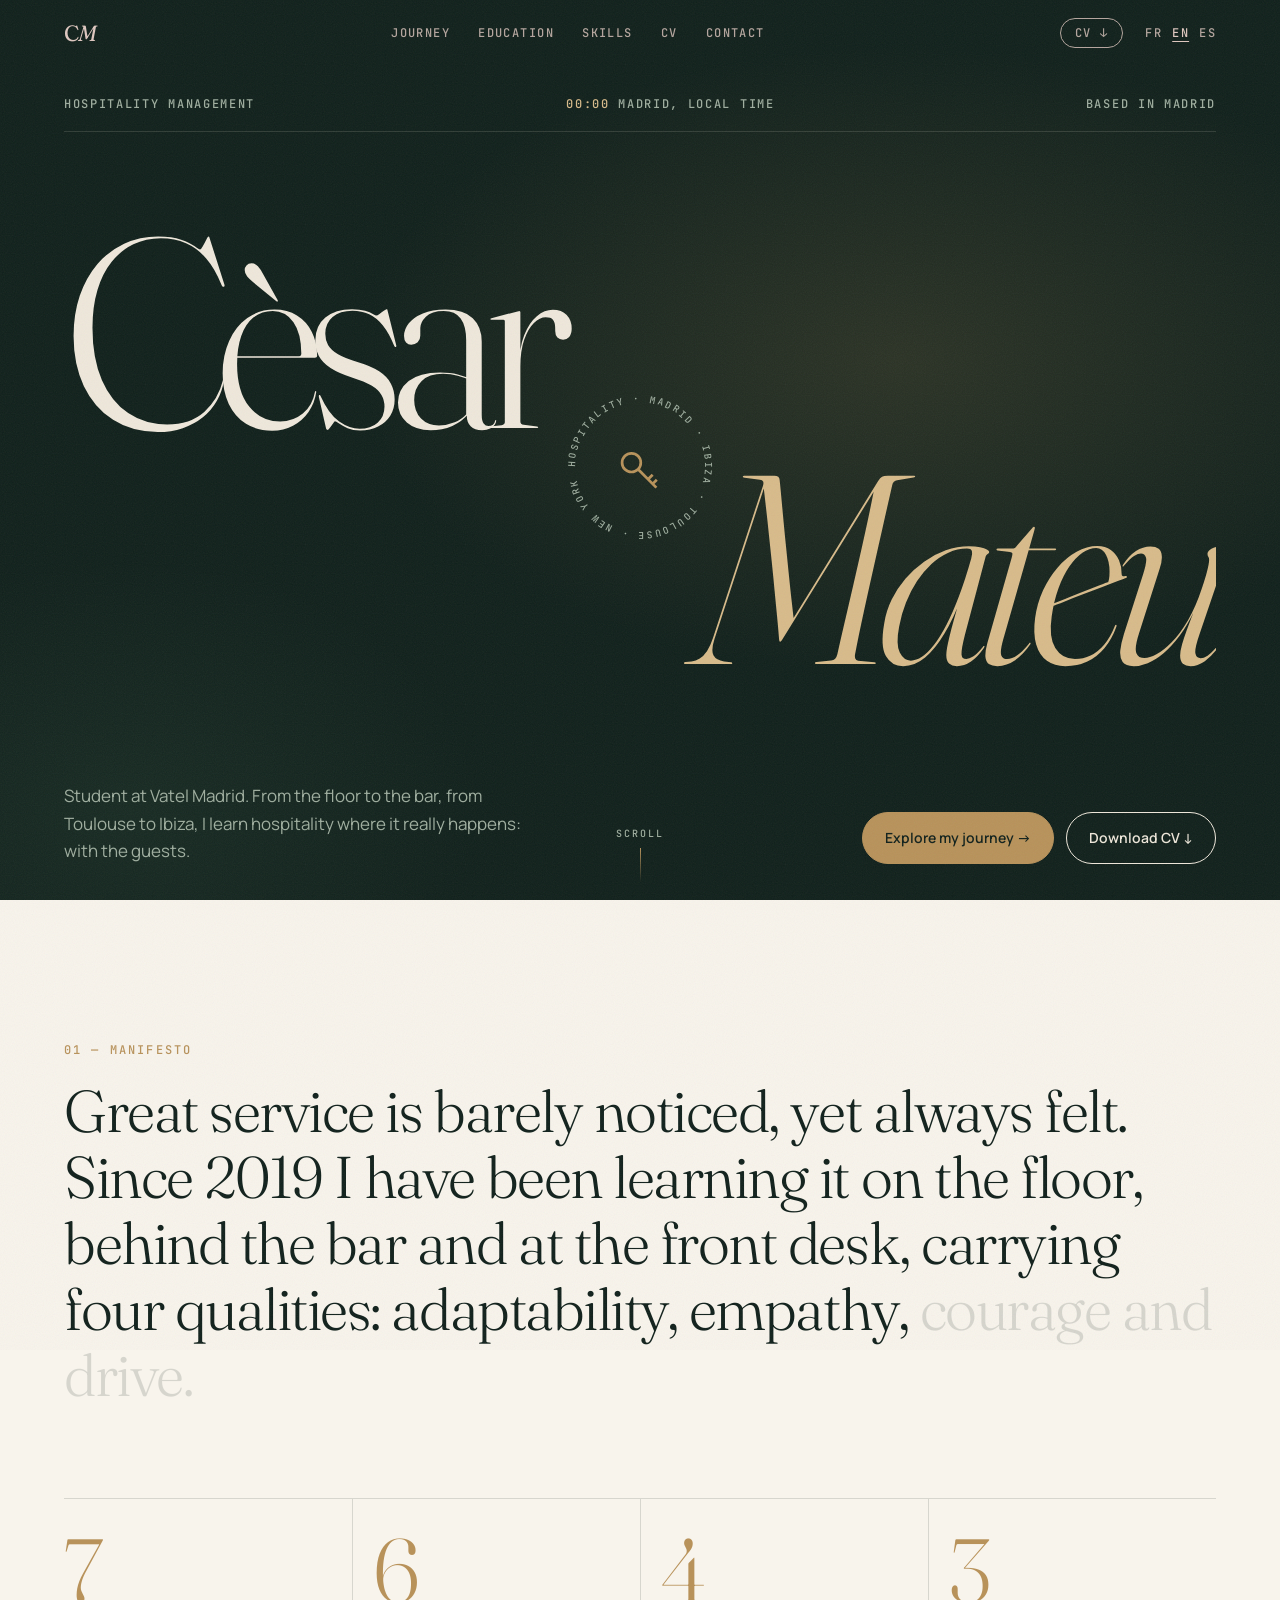
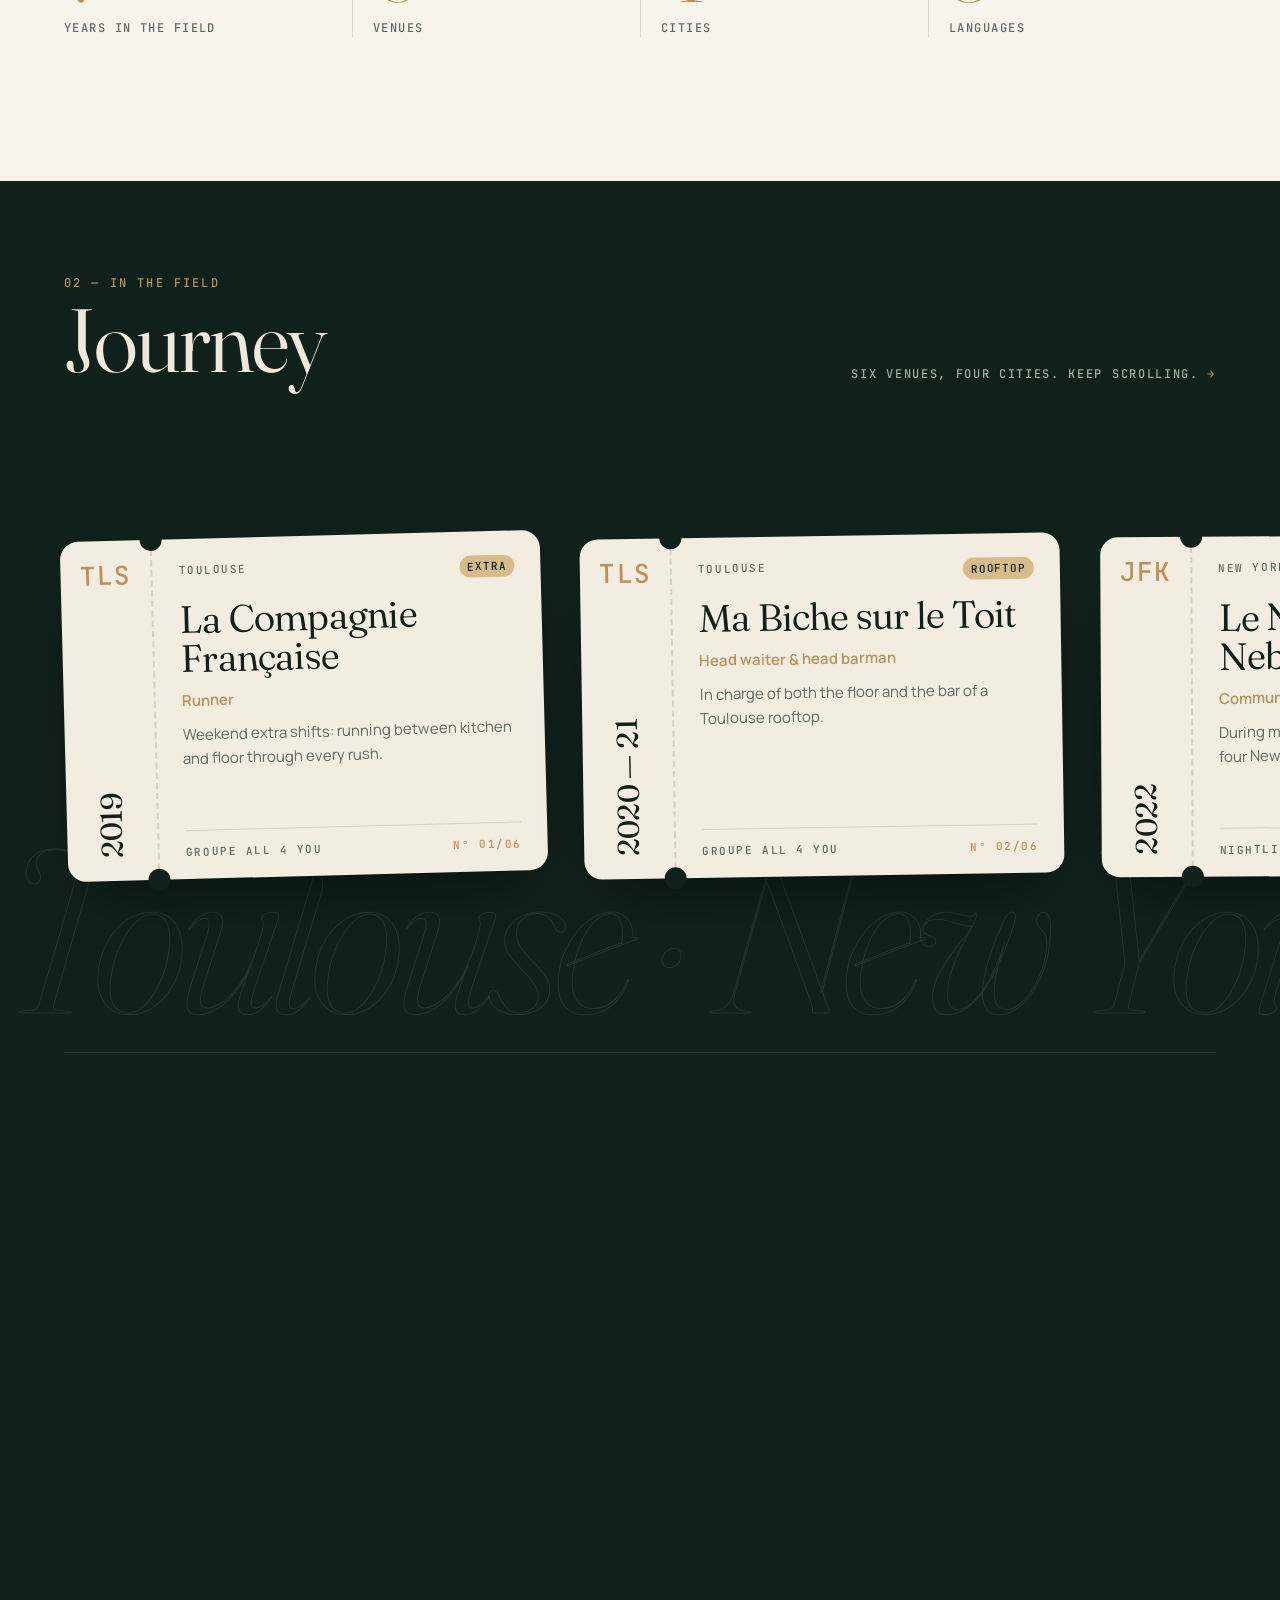
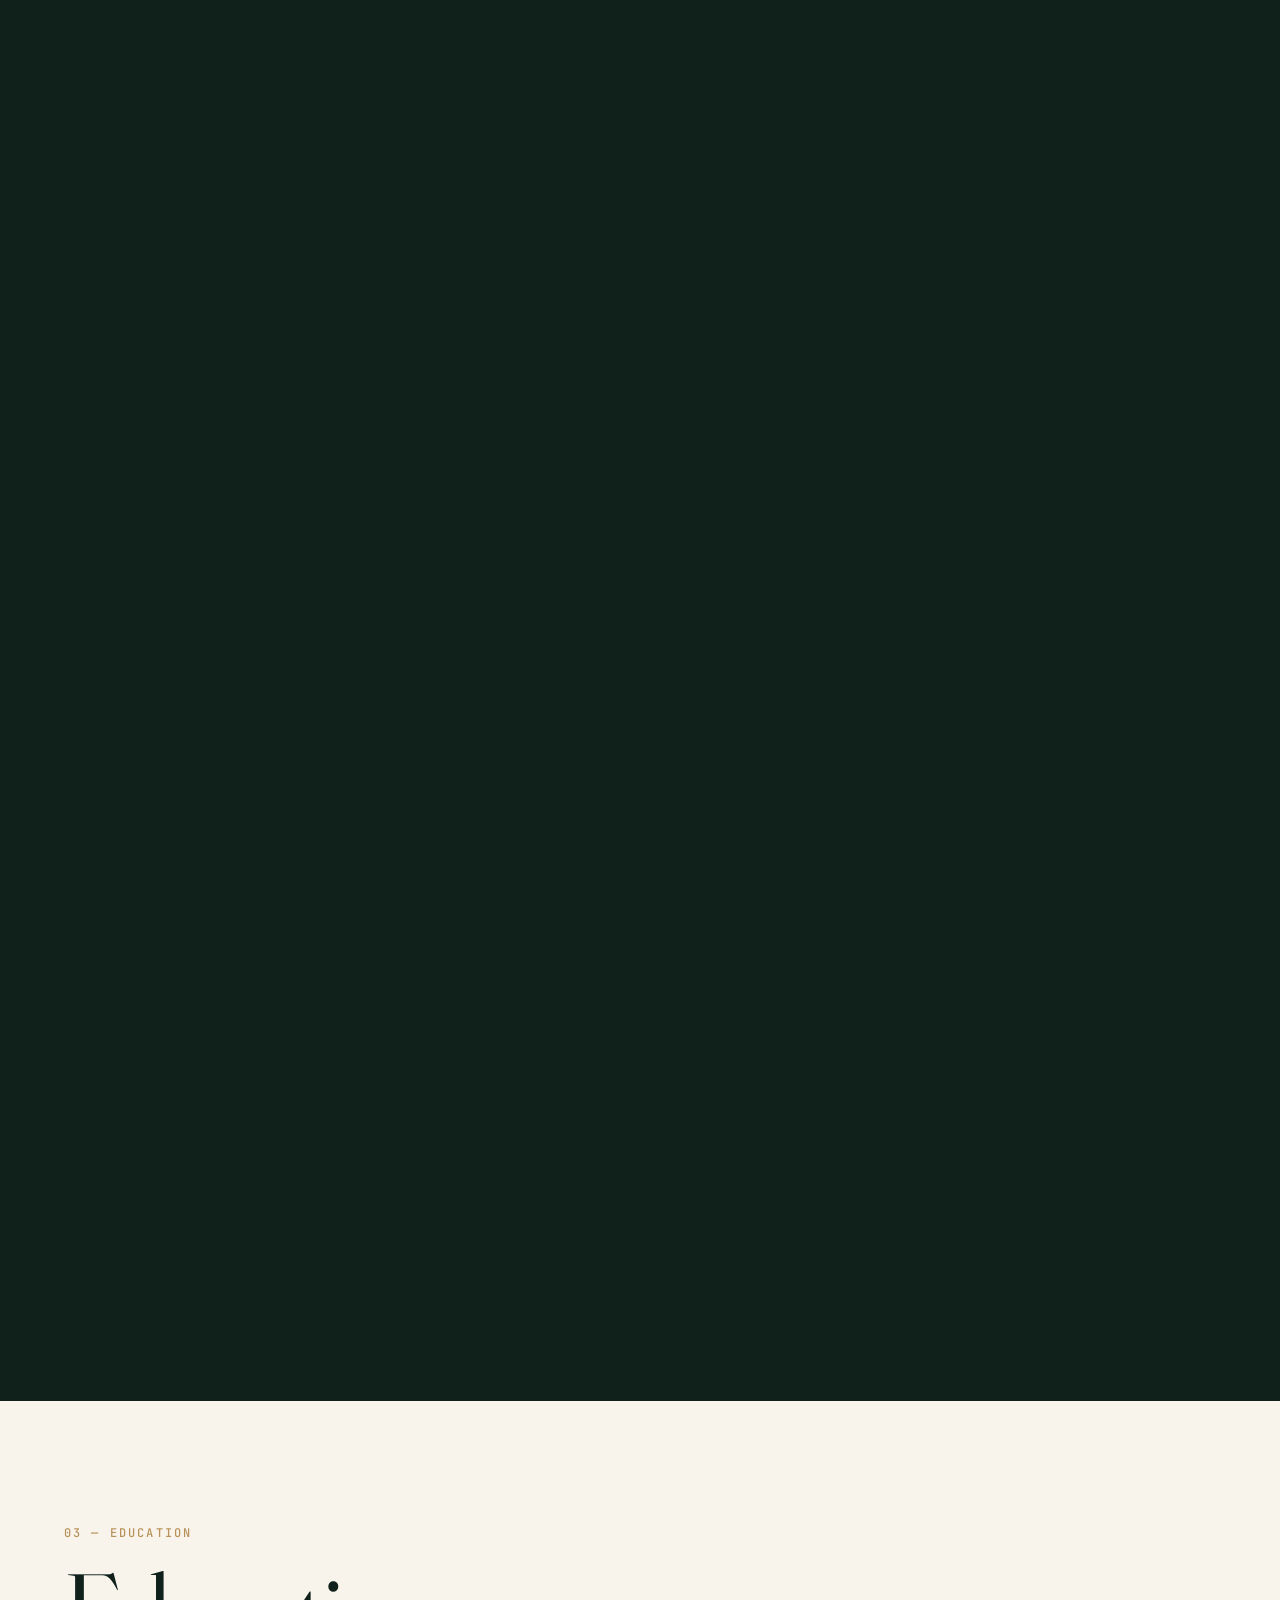
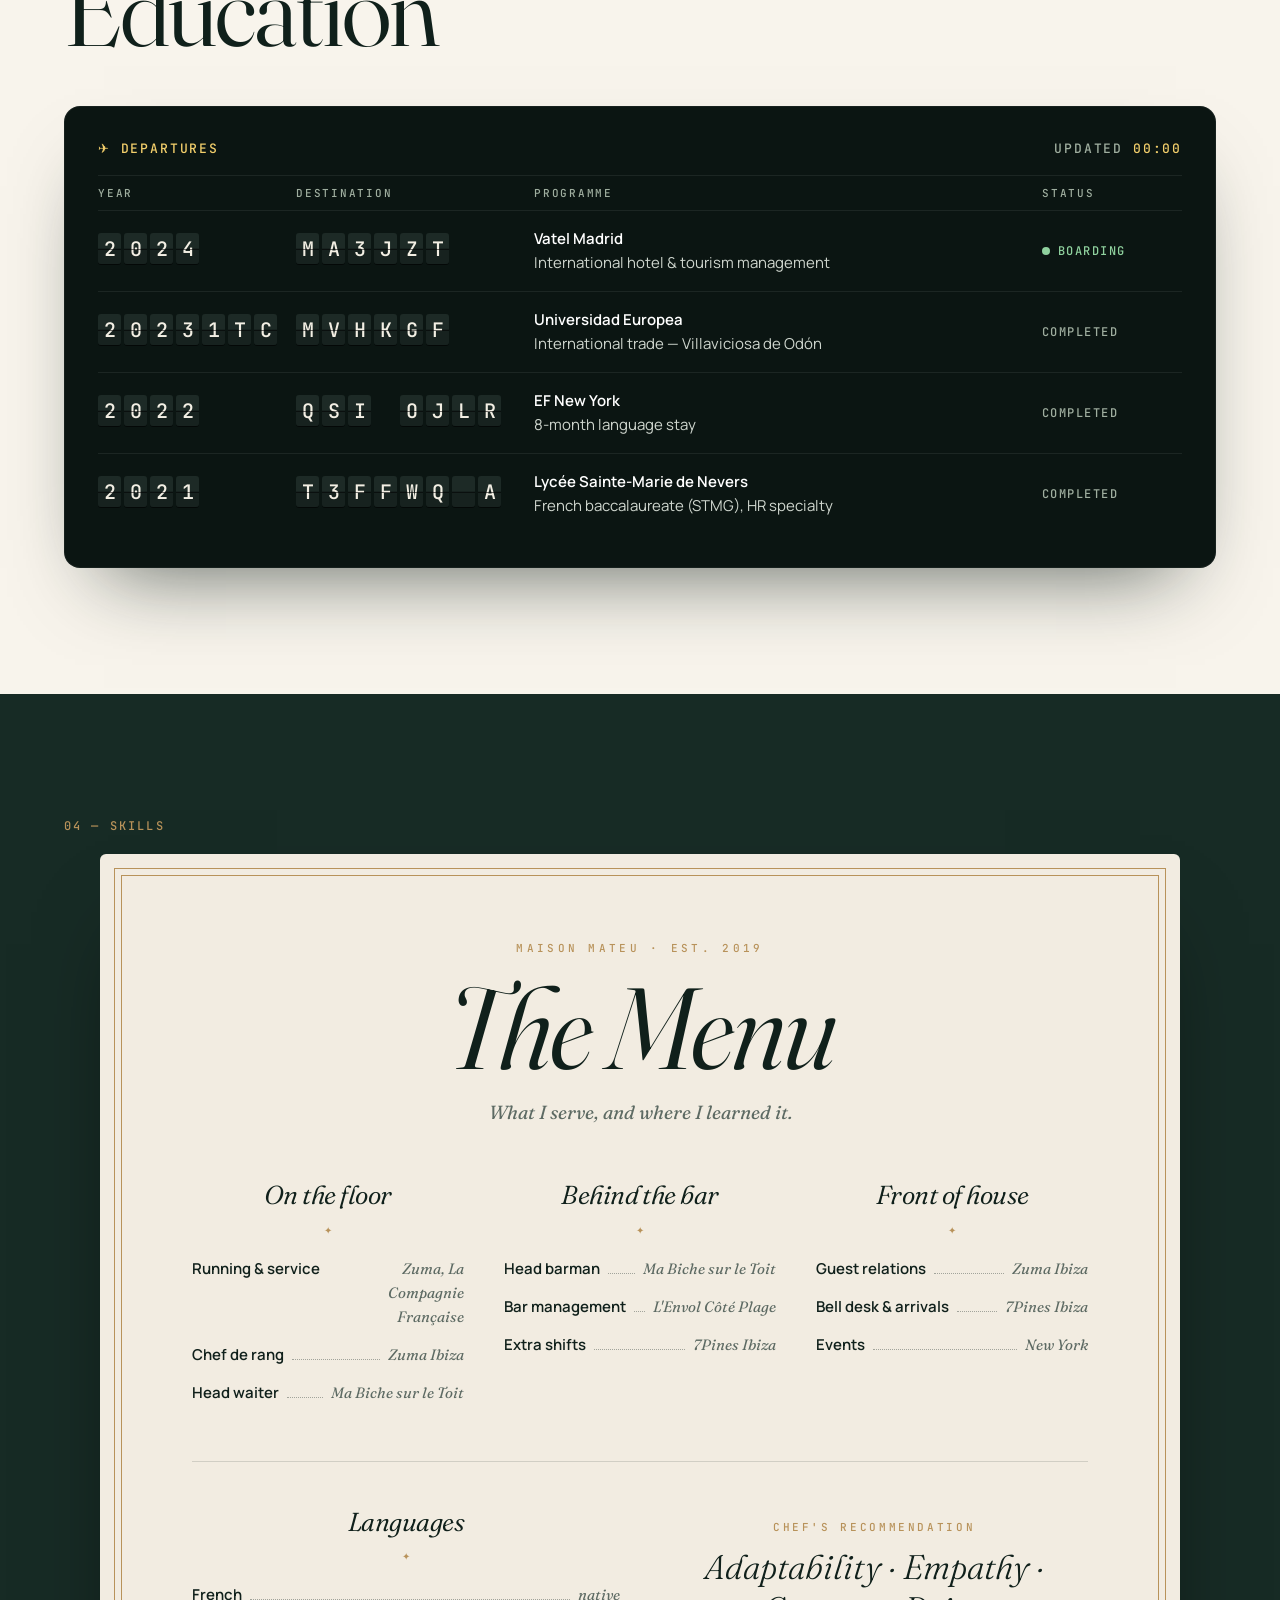
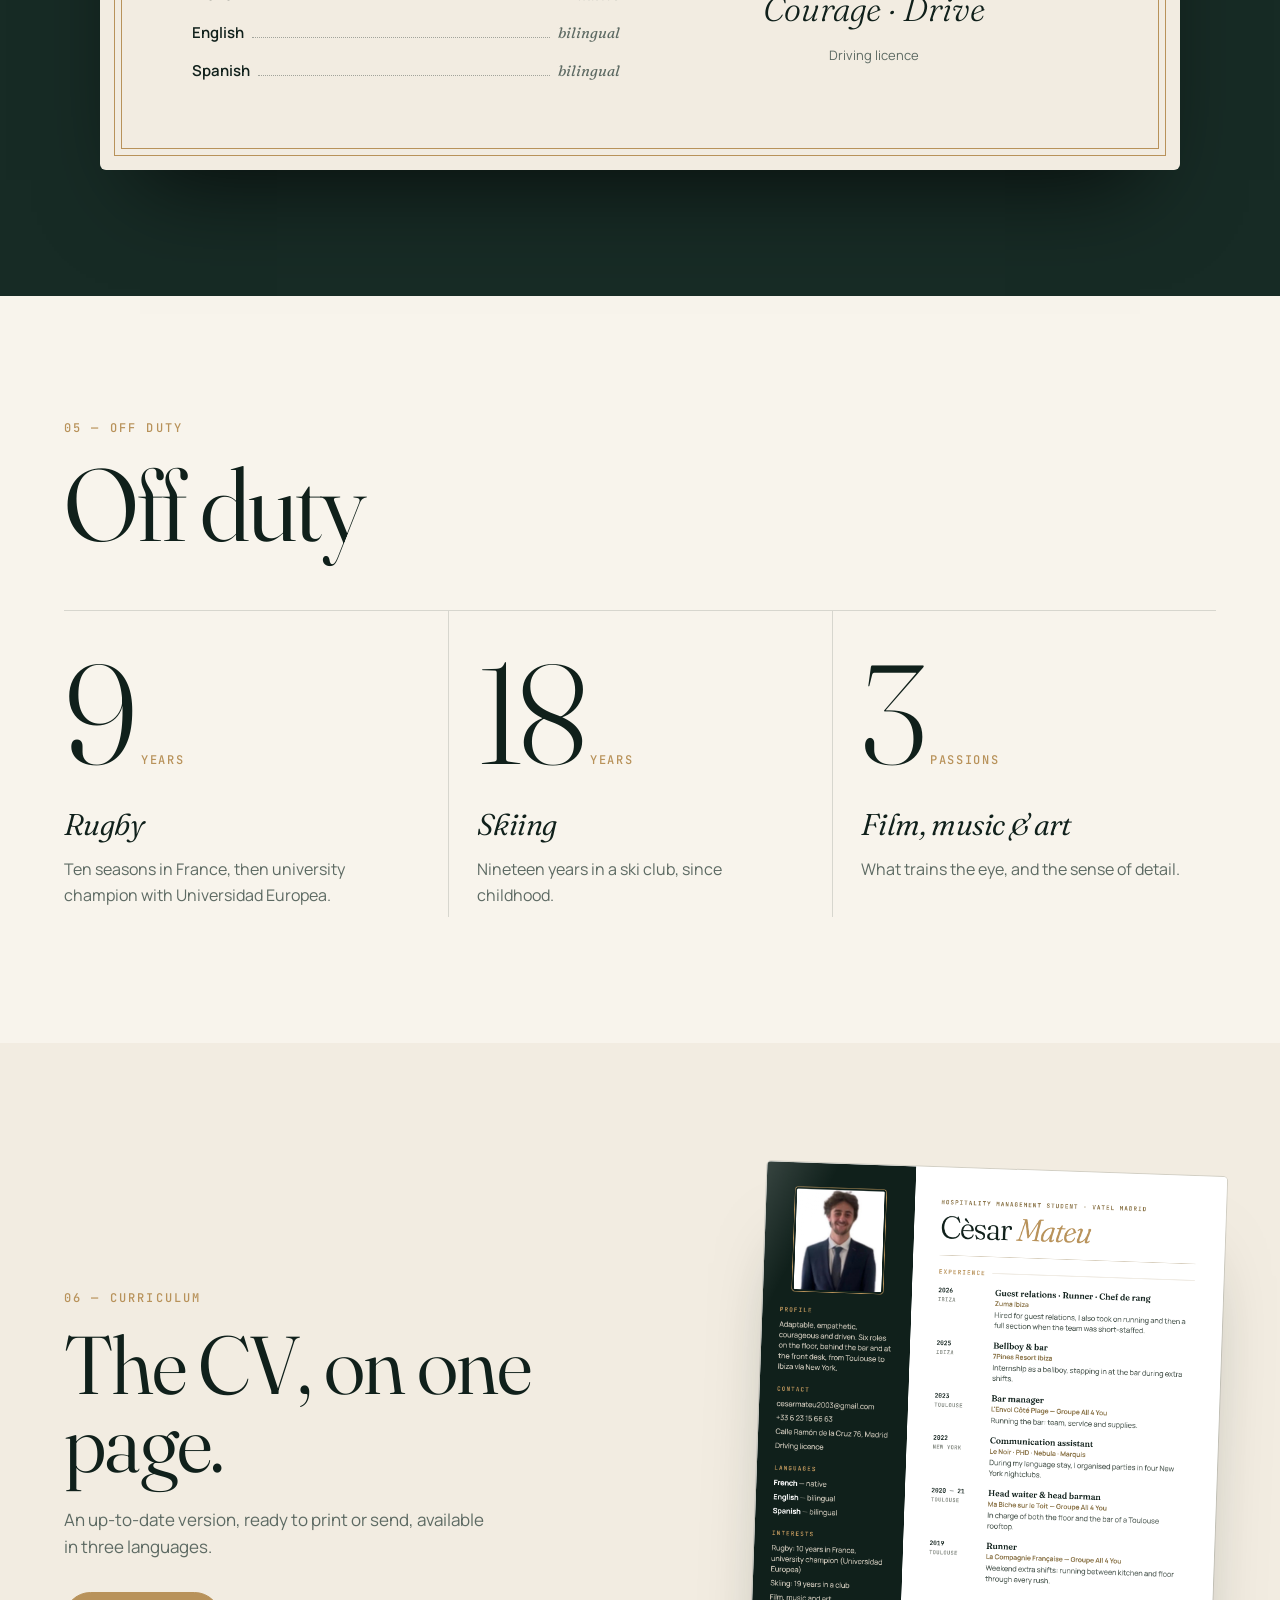
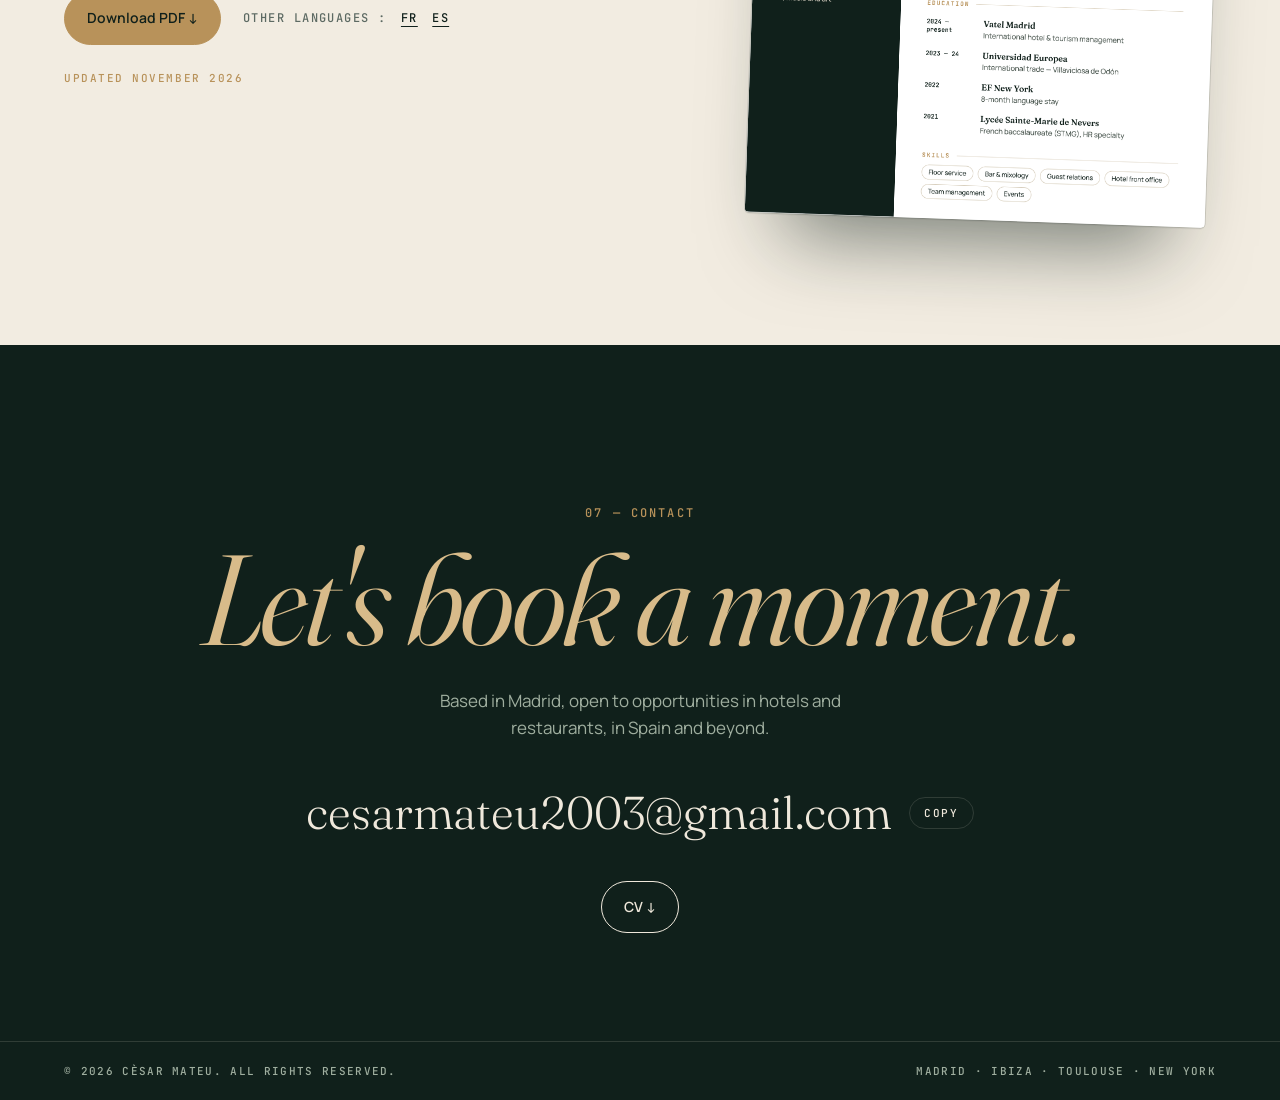
==== index.html @ 69b2fdb8 "Portfolio de Cèsar Mateu : site FR/EN/ES + CV PDF Hero typographique, parcours en scroll latéral, ta" ====
<!doctype html>
<html lang="fr"><head><meta charset="utf-8"><title>Cèsar Mateu</title>
<meta name="viewport" content="width=device-width, initial-scale=1">
<script>
var l=(navigator.language||'fr').slice(0,2);location.replace((['fr','en','es'].indexOf(l)>-1?l:'en')+'/');
</script>
<meta http-equiv="refresh" content="1;url=fr/"></head>
<body style="background:#10201b"></body></html>
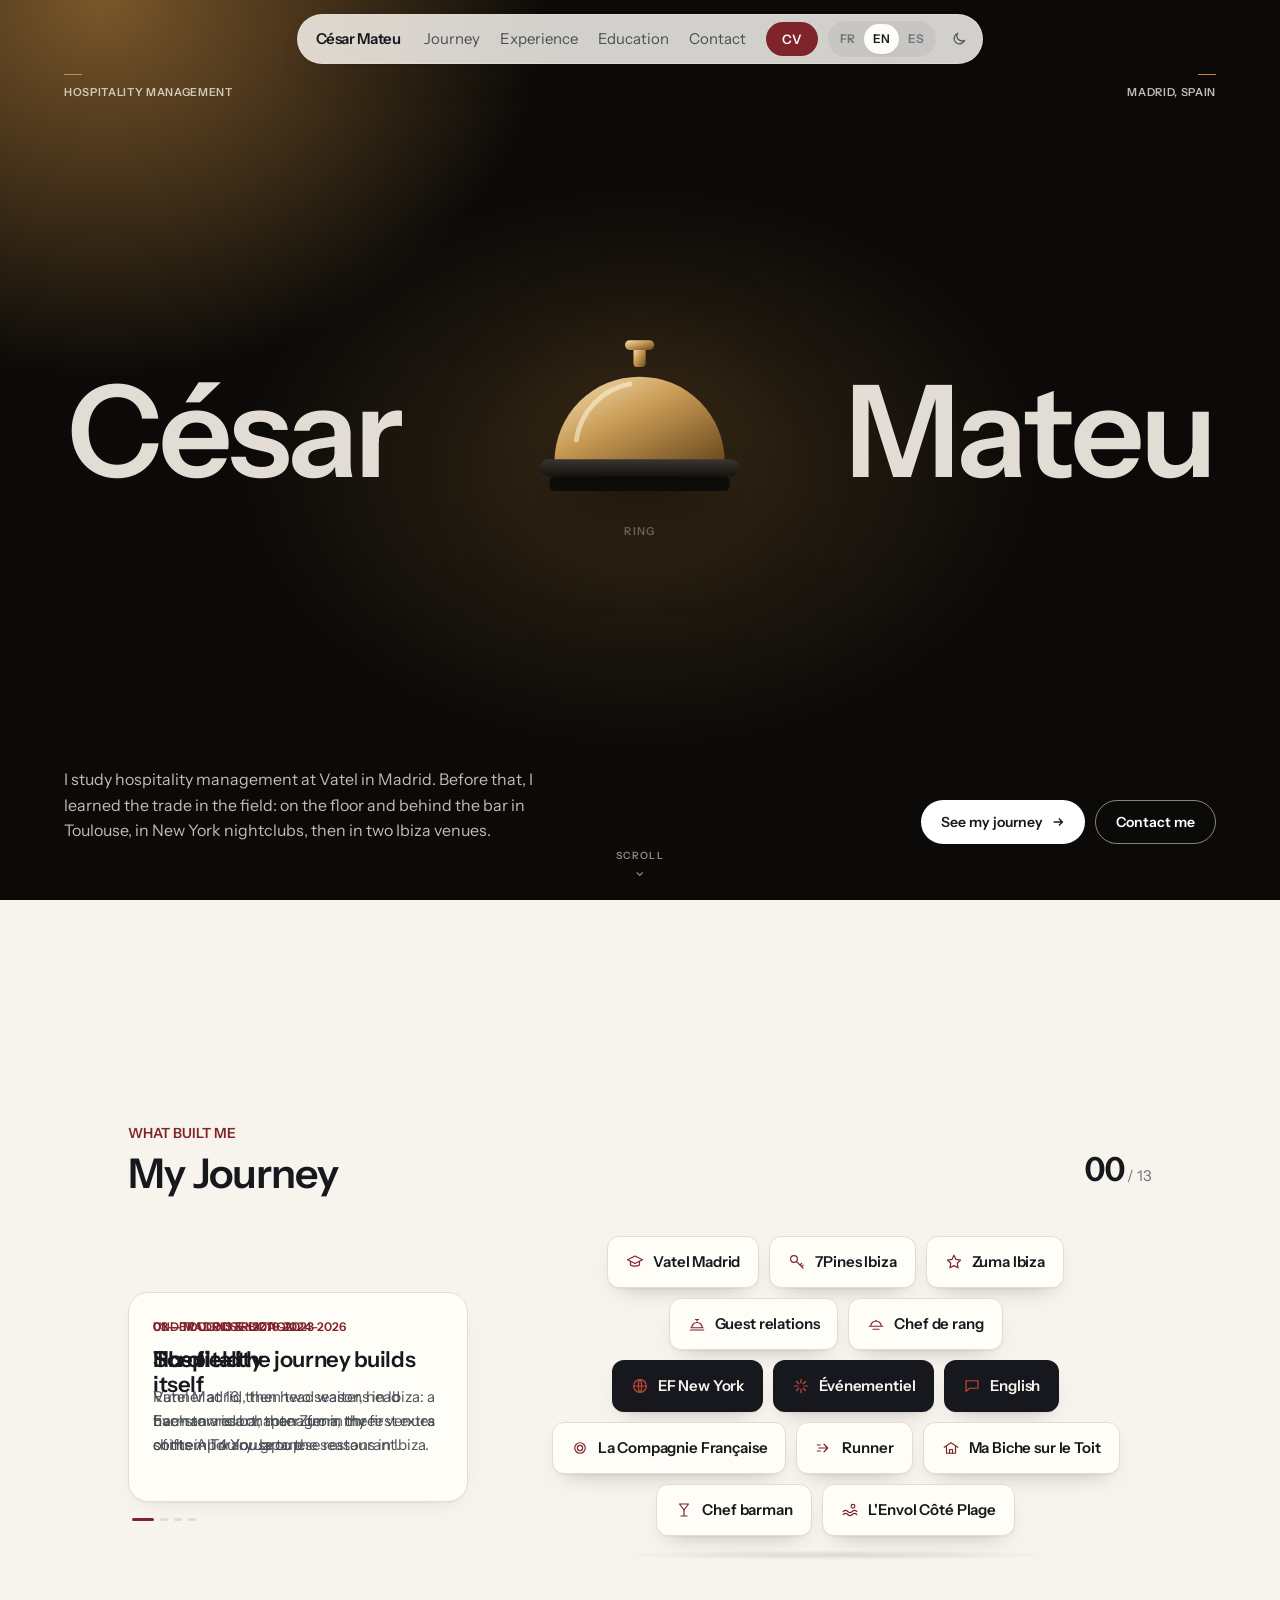
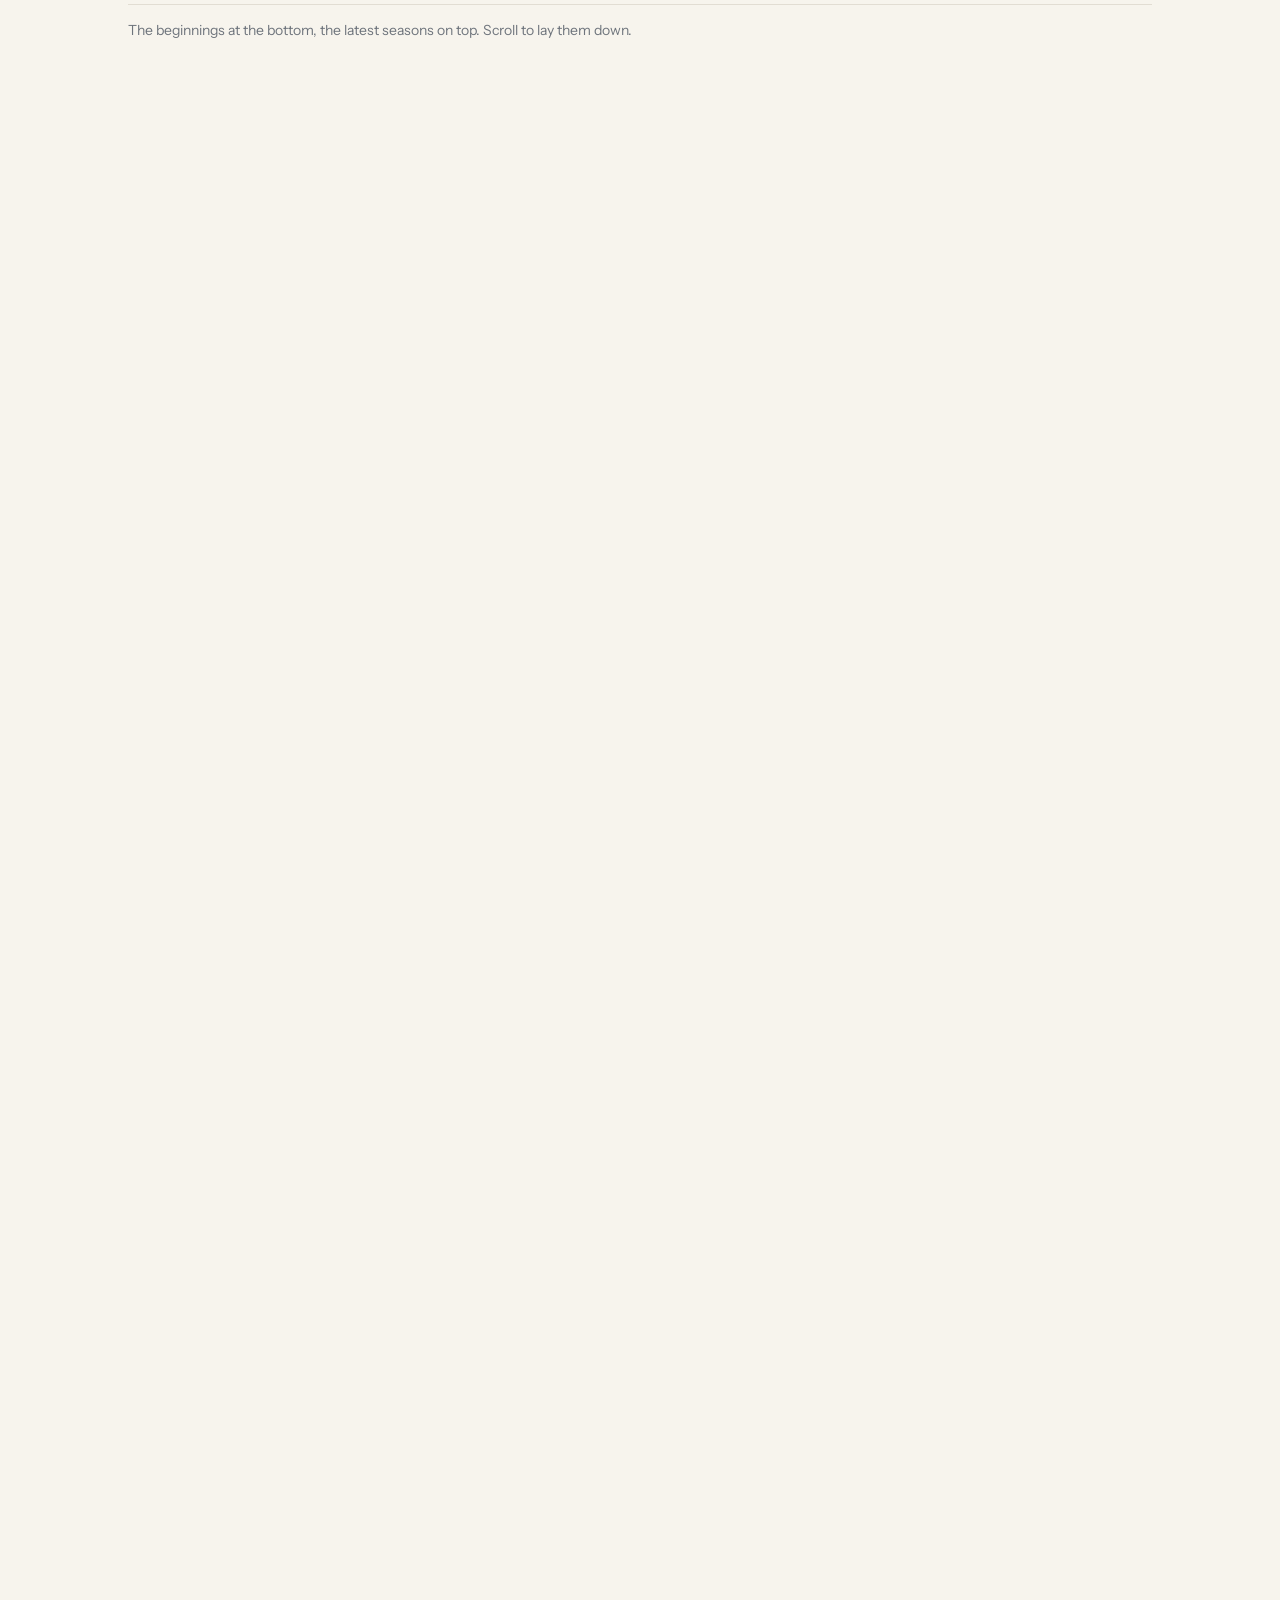
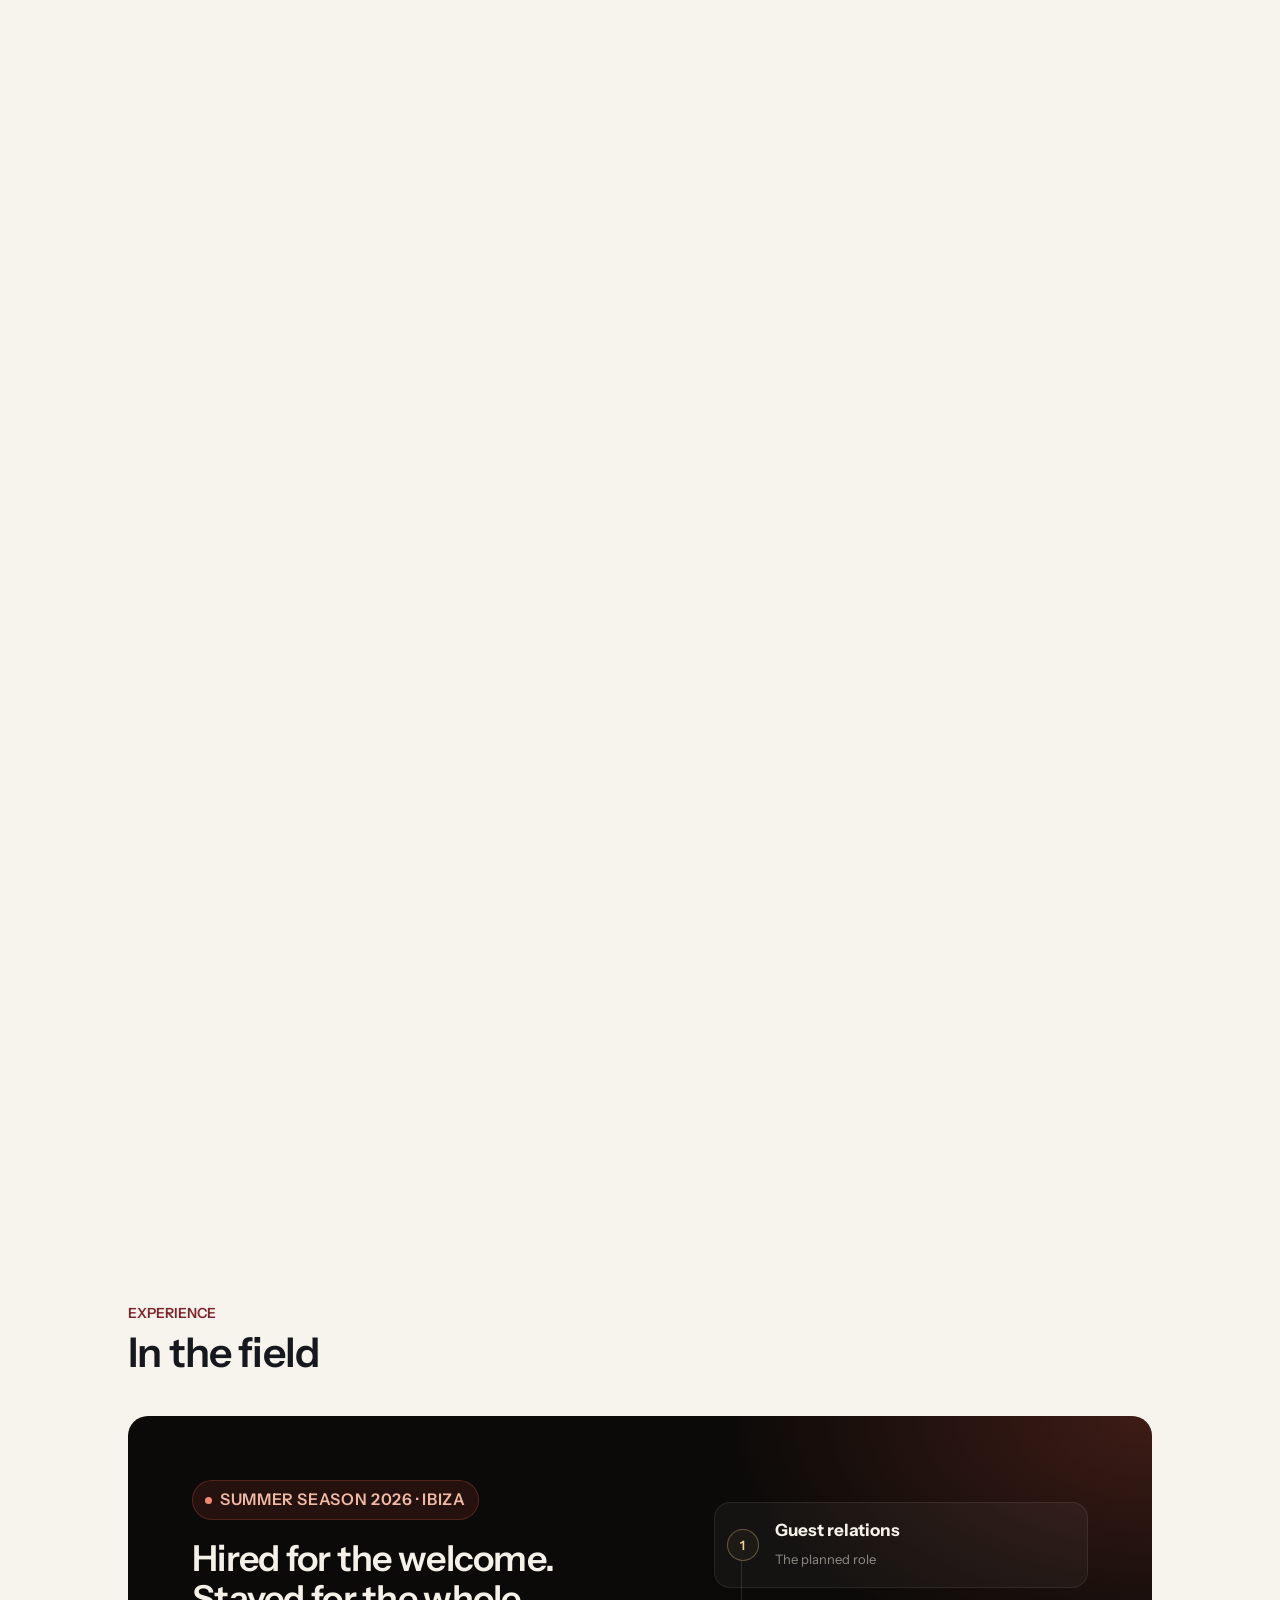
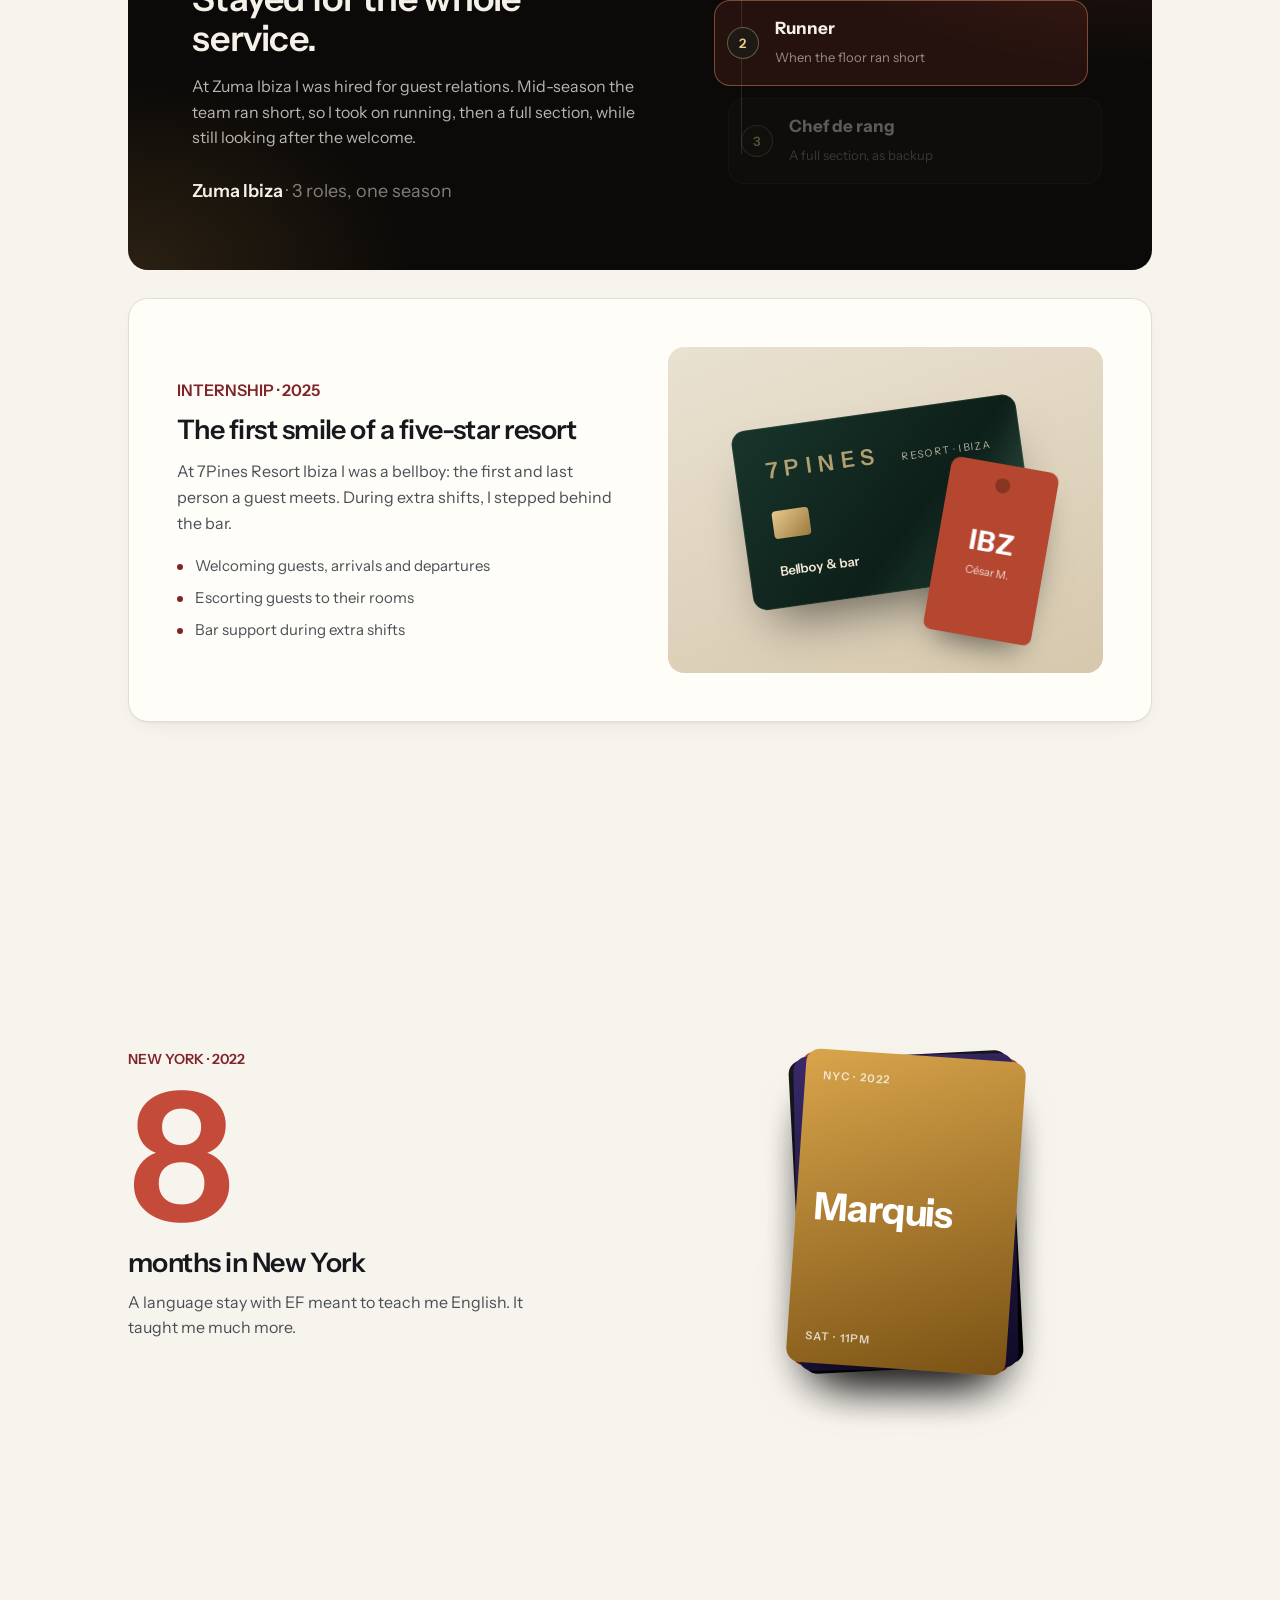
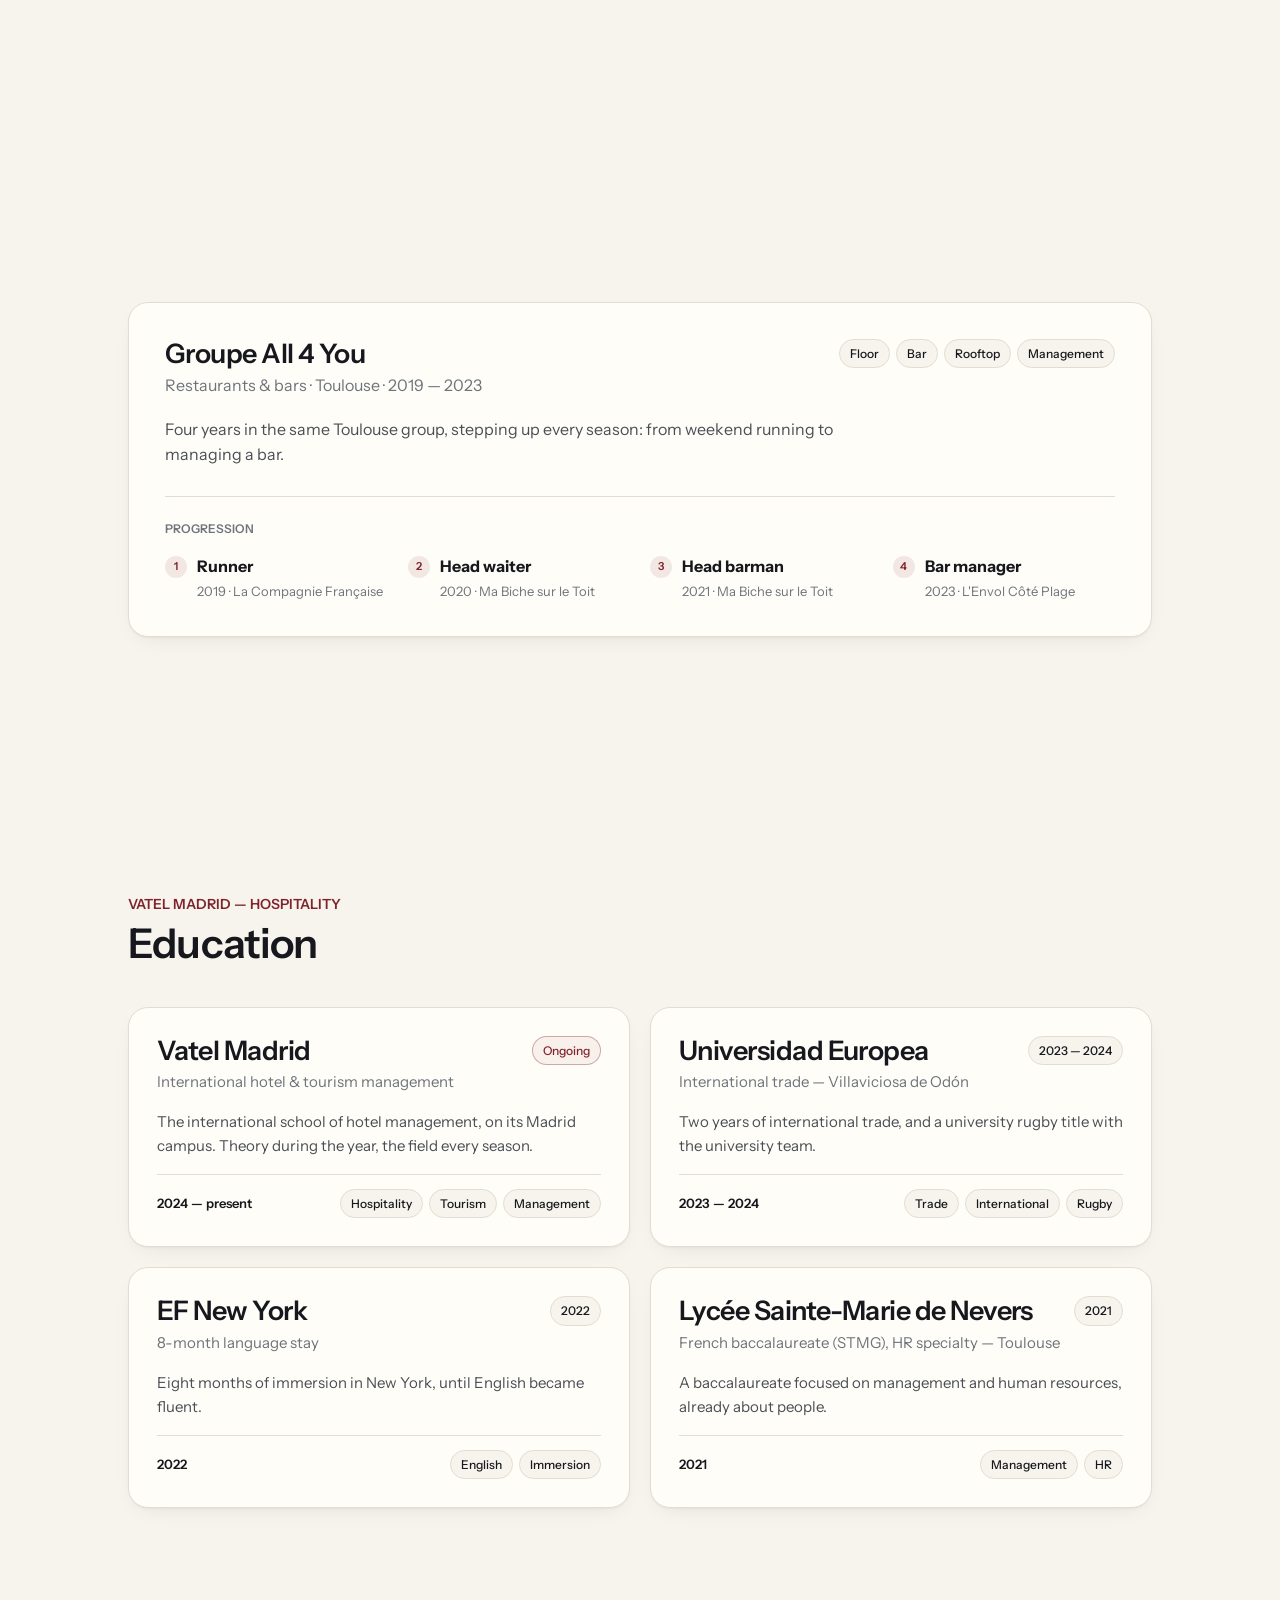
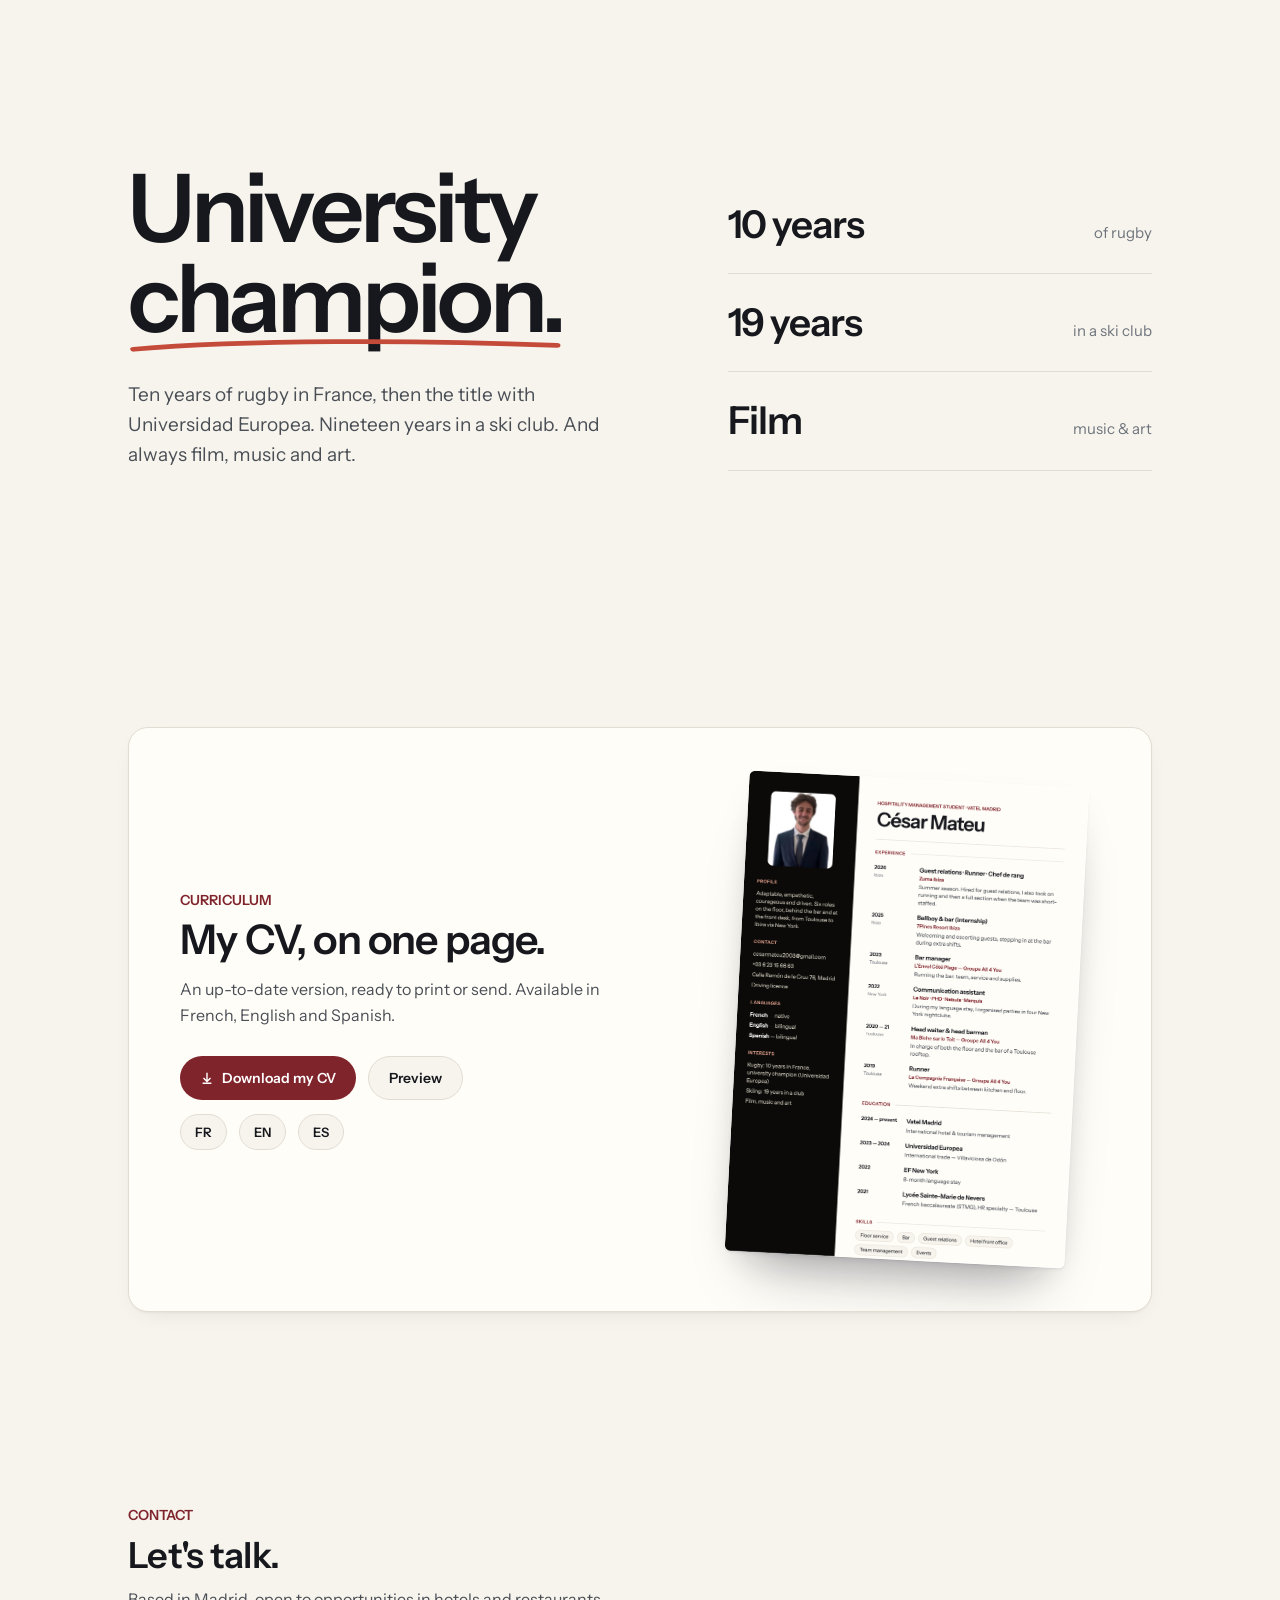
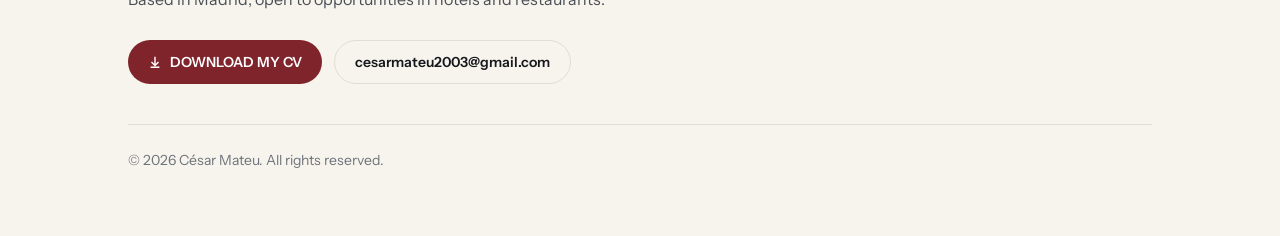
==== commit 7cc0459e: "Refonte complète sur le modèle de quentinhoarau.com + prénom César - Instrument Sans, fond crème, ca" ====
--- a/index.html
+++ b/index.html
@@ -1,8 +1,6 @@
 <!doctype html>
-<html lang="fr"><head><meta charset="utf-8"><title>Cèsar Mateu</title>
+<html lang="fr"><head><meta charset="utf-8"><title>César Mateu</title>
 <meta name="viewport" content="width=device-width, initial-scale=1">
-<script>
-var l=(navigator.language||'fr').slice(0,2);location.replace((['fr','en','es'].indexOf(l)>-1?l:'en')+'/');
-</script>
+<script>var l=(navigator.language||'fr').slice(0,2);location.replace((['fr','en','es'].indexOf(l)>-1?l:'en')+'/');</script>
 <meta http-equiv="refresh" content="1;url=fr/"></head>
-<body style="background:#10201b"></body></html>
+<body style="background:#0b0a08"></body></html>
